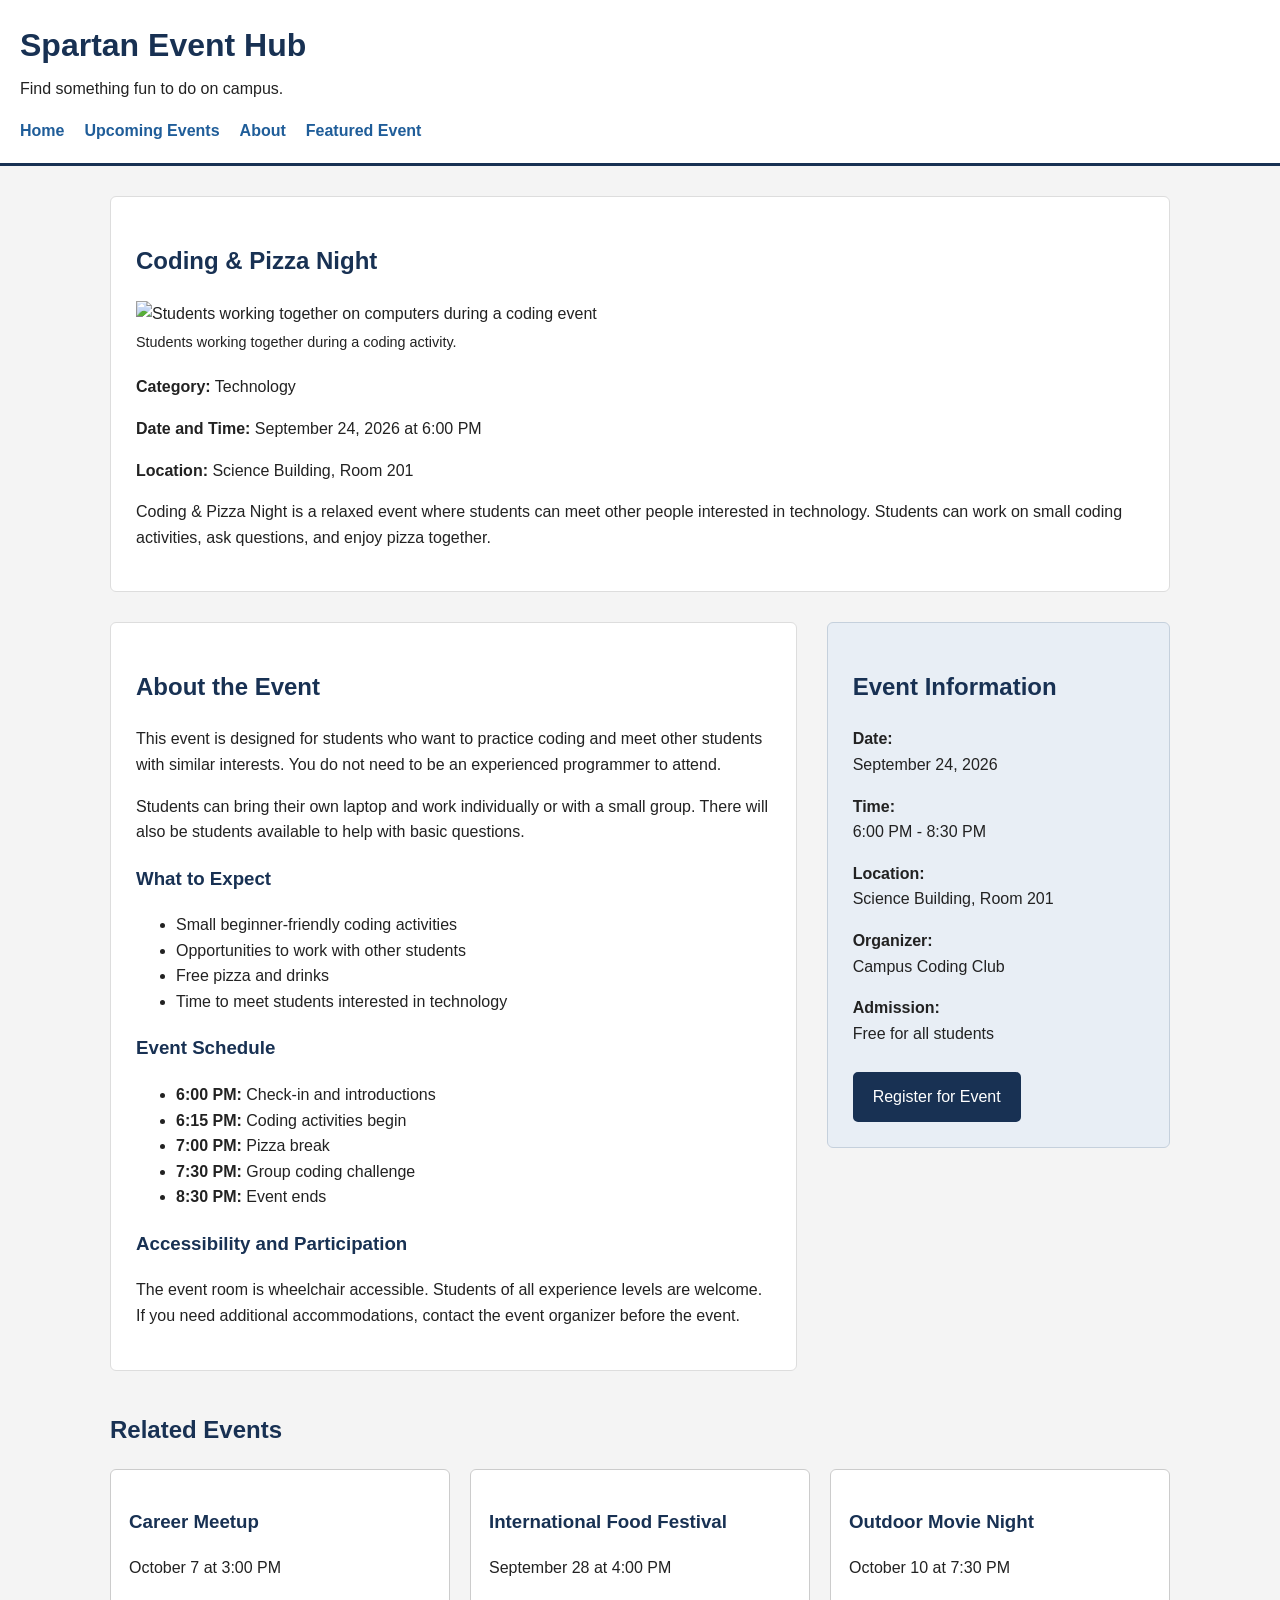
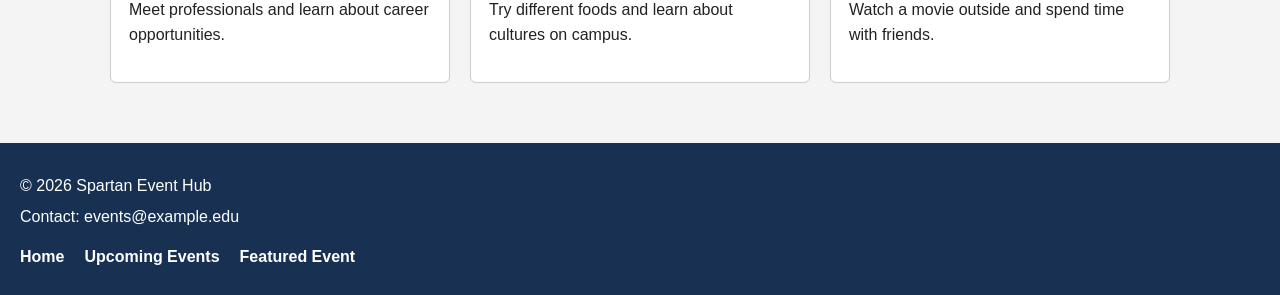
==== event.html @ a4dfd9e8 "Added layout and CSS styles" ====
<!DOCTYPE html>
<html lang="en">
<head>
  <meta charset="UTF-8">
  <meta name="viewport" content="width=device-width, initial-scale=1.0">
  <title>Coding &amp; Pizza Night | Spartan Event Hub</title>
  <link rel="stylesheet" href="styles.css">
</head>

<body>

  <header>
    <h1>Spartan Event Hub</h1>
    <p>Find something fun to do on campus.</p>

    <nav>
      <ul>
        <li><a href="index.html">Home</a></li>
        <li><a href="index.html#upcoming-events">Upcoming Events</a></li>
        <li><a href="index.html#about">About</a></li>
        <li><a href="event.html">Featured Event</a></li>
      </ul>
    </nav>
  </header>

  <main>

    <!-- Basic information about the featured event -->
    <section id="event-intro">
      <h2>Coding &amp; Pizza Night</h2>

      <figure>
        <img src="images/coding-night.jpg"
             alt="Students working together on computers during a coding event">
        <figcaption>Students working together during a coding activity.</figcaption>
      </figure>

      <p><strong>Category:</strong> Technology</p>
      <p>
        <strong>Date and Time:</strong>
        <time datetime="2026-09-24T18:00">September 24, 2026 at 6:00 PM</time>
      </p>
      <p><strong>Location:</strong> Science Building, Room 201</p>

      <p>
        Coding &amp; Pizza Night is a relaxed event where students can meet
        other people interested in technology. Students can work on small
        coding activities, ask questions, and enjoy pizza together.
      </p>
    </section>

    <!-- Main event information and sidebar -->
    <div id="event-layout">

      <section id="event-content">
        <h2>About the Event</h2>

        <p>
          This event is designed for students who want to practice coding
          and meet other students with similar interests. You do not need
          to be an experienced programmer to attend.
        </p>

        <p>
          Students can bring their own laptop and work individually or with
          a small group. There will also be students available to help with
          basic questions.
        </p>

        <h3>What to Expect</h3>
        <ul>
          <li>Small beginner-friendly coding activities</li>
          <li>Opportunities to work with other students</li>
          <li>Free pizza and drinks</li>
          <li>Time to meet students interested in technology</li>
        </ul>

        <h3>Event Schedule</h3>
        <ul>
          <li><strong>6:00 PM:</strong> Check-in and introductions</li>
          <li><strong>6:15 PM:</strong> Coding activities begin</li>
          <li><strong>7:00 PM:</strong> Pizza break</li>
          <li><strong>7:30 PM:</strong> Group coding challenge</li>
          <li><strong>8:30 PM:</strong> Event ends</li>
        </ul>

        <h3>Accessibility and Participation</h3>
        <p>
          The event room is wheelchair accessible. Students of all
          experience levels are welcome. If you need additional
          accommodations, contact the event organizer before the event.
        </p>
      </section>

      <aside>
        <h2>Event Information</h2>

        <p>
          <strong>Date:</strong><br>
          September 24, 2026
        </p>

        <p>
          <strong>Time:</strong><br>
          6:00 PM - 8:30 PM
        </p>

        <p>
          <strong>Location:</strong><br>
          Science Building, Room 201
        </p>

        <p>
          <strong>Organizer:</strong><br>
          Campus Coding Club
        </p>

        <p>
          <strong>Admission:</strong><br>
          Free for all students
        </p>

        <a href="mailto:events@example.edu" class="button">Register for Event</a>
      </aside>

    </div>

    <!-- Other events students may be interested in -->
    <section id="related-events">
      <h2>Related Events</h2>

      <div class="related-event-list">

        <article class="related-card">
          <h3>Career Meetup</h3>
          <p>October 7 at 3:00 PM</p>
          <p>Meet professionals and learn about career opportunities.</p>
        </article>

        <article class="related-card">
          <h3>International Food Festival</h3>
          <p>September 28 at 4:00 PM</p>
          <p>Try different foods and learn about cultures on campus.</p>
        </article>

        <article class="related-card">
          <h3>Outdoor Movie Night</h3>
          <p>October 10 at 7:30 PM</p>
          <p>Watch a movie outside and spend time with friends.</p>
        </article>

      </div>
    </section>

  </main>

  <footer>
    <p>&copy; 2026 Spartan Event Hub</p>
    <p>Contact: events@example.edu</p>

    <nav>
      <ul>
        <li><a href="index.html">Home</a></li>
        <li><a href="index.html#upcoming-events">Upcoming Events</a></li>
        <li><a href="event.html">Featured Event</a></li>
      </ul>
    </nav>
  </footer>

</body>
</html>
---- styles.css ----
* {
  box-sizing: border-box;
}

body {
  margin: 0;
  font-family: Arial, Helvetica, sans-serif;
  background-color: #f4f4f4;
  color: #222222;
  line-height: 1.6;
}

main {
  max-width: 1100px;
  margin: 0 auto;
  padding: 30px 20px;
}

h1,
h2,
h3 {
  color: #183153;
}

img {
  max-width: 100%;
  height: auto;
  display: block;
}

a {
  color: #1f5d99;
}

a:hover {
  color: #123b63;
}


/* Header and navigation */

header {
  background-color: #ffffff;
  padding: 20px;
  border-bottom: 3px solid #183153;
}

header h1 {
  margin: 0;
}

header > p {
  margin-top: 5px;
}

nav ul {
  display: flex;
  justify-content: flex-start;
  align-items: center;
  flex-wrap: wrap;
  gap: 20px;
  list-style: none;
  padding: 0;
  margin: 15px 0 0;
}

nav a {
  text-decoration: none;
  font-weight: bold;
}


/* Reusable button */

.button {
  display: inline-block;
  background-color: #183153;
  color: #ffffff;
  text-decoration: none;
  padding: 10px 18px;
  border: 2px solid #183153;
  border-radius: 5px;
  margin-top: 10px;
}

.button:hover {
  background-color: #ffffff;
  color: #183153;
}


/* Home page hero */

#hero {
  display: flex;
  justify-content: space-between;
  align-items: center;
  gap: 30px;
  background-color: #e8eef5;
  padding: 30px;
  margin-bottom: 40px;
  border-radius: 8px;
}

#hero > div,
#hero figure {
  flex: 1;
}

#hero figure {
  margin: 0;
}

#hero img {
  border-radius: 6px;
}

figcaption {
  font-size: 0.9rem;
  margin-top: 5px;
}


/* Upcoming events */

#upcoming-events {
  margin-bottom: 40px;
}

.event-grid {
  display: grid;
  grid-template-columns: repeat(2, 1fr);
  gap: 20px;
  margin-top: 20px;
}

.event-card {
  background-color: #ffffff;
  border: 1px solid #cccccc;
  border-radius: 6px;
  padding: 18px;
}

.event-card:first-child {
  grid-column: 1 / -1;
}

.event-card img {
  width: 100%;
  height: 220px;
  object-fit: cover;
  margin-bottom: 15px;
}

.event-card h3 {
  margin-top: 0;
}


/* About section */

#about {
  background-color: #ffffff;
  padding: 25px;
  border: 1px solid #dddddd;
  border-radius: 6px;
  margin-bottom: 20px;
}


/* Event details page */

#event-intro {
  background-color: #ffffff;
  padding: 25px;
  border: 1px solid #dddddd;
  border-radius: 6px;
  margin-bottom: 30px;
}

#event-intro figure {
  margin: 20px 0;
}

#event-intro img {
  width: 100%;
  max-height: 500px;
  object-fit: cover;
}

#event-layout {
  display: grid;
  grid-template-columns: 2fr 1fr;
  gap: 30px;
  margin-bottom: 40px;
}

#event-content {
  background-color: #ffffff;
  padding: 25px;
  border: 1px solid #dddddd;
  border-radius: 6px;
}

aside {
  background-color: #e8eef5;
  padding: 25px;
  border: 1px solid #c5d0dc;
  border-radius: 6px;
  align-self: start;
}


/* Related events */

#related-events {
  margin-bottom: 30px;
}

.related-event-list {
  display: flex;
  justify-content: space-between;
  align-items: stretch;
  flex-wrap: wrap;
  gap: 20px;
}

.related-card {
  flex: 1 1 250px;
  background-color: #ffffff;
  padding: 18px;
  border: 1px solid #cccccc;
  border-radius: 6px;
}


/* Footer */

footer {
  background-color: #183153;
  color: #ffffff;
  padding: 25px 20px;
}

footer p {
  margin: 5px 0;
}

footer nav ul {
  margin-top: 15px;
}

footer a {
  color: #ffffff;
}

footer a:hover {
  color: #dddddd;
}


/* Tablet layout */

@media (max-width: 800px) {

  #hero {
    flex-direction: column;
    align-items: stretch;
  }

  .event-grid {
    grid-template-columns: 1fr 1fr;
  }

  #event-layout {
    grid-template-columns: 1fr;
  }

  .related-event-list {
    justify-content: flex-start;
  }
}


/* Phone layout */

@media (max-width: 550px) {

  main {
    padding: 20px 12px;
  }

  header {
    padding: 15px;
  }

  nav ul {
    flex-direction: column;
    align-items: flex-start;
    gap: 8px;
  }

  #hero {
    padding: 20px;
  }

  .event-grid {
    grid-template-columns: 1fr;
  }

  .event-card:first-child {
    grid-column: auto;
  }

  .event-card img {
    height: auto;
  }

  #event-content,
  #event-intro,
  aside,
  #about {
    padding: 18px;
  }

  .related-event-list {
    flex-direction: column;
  }
}
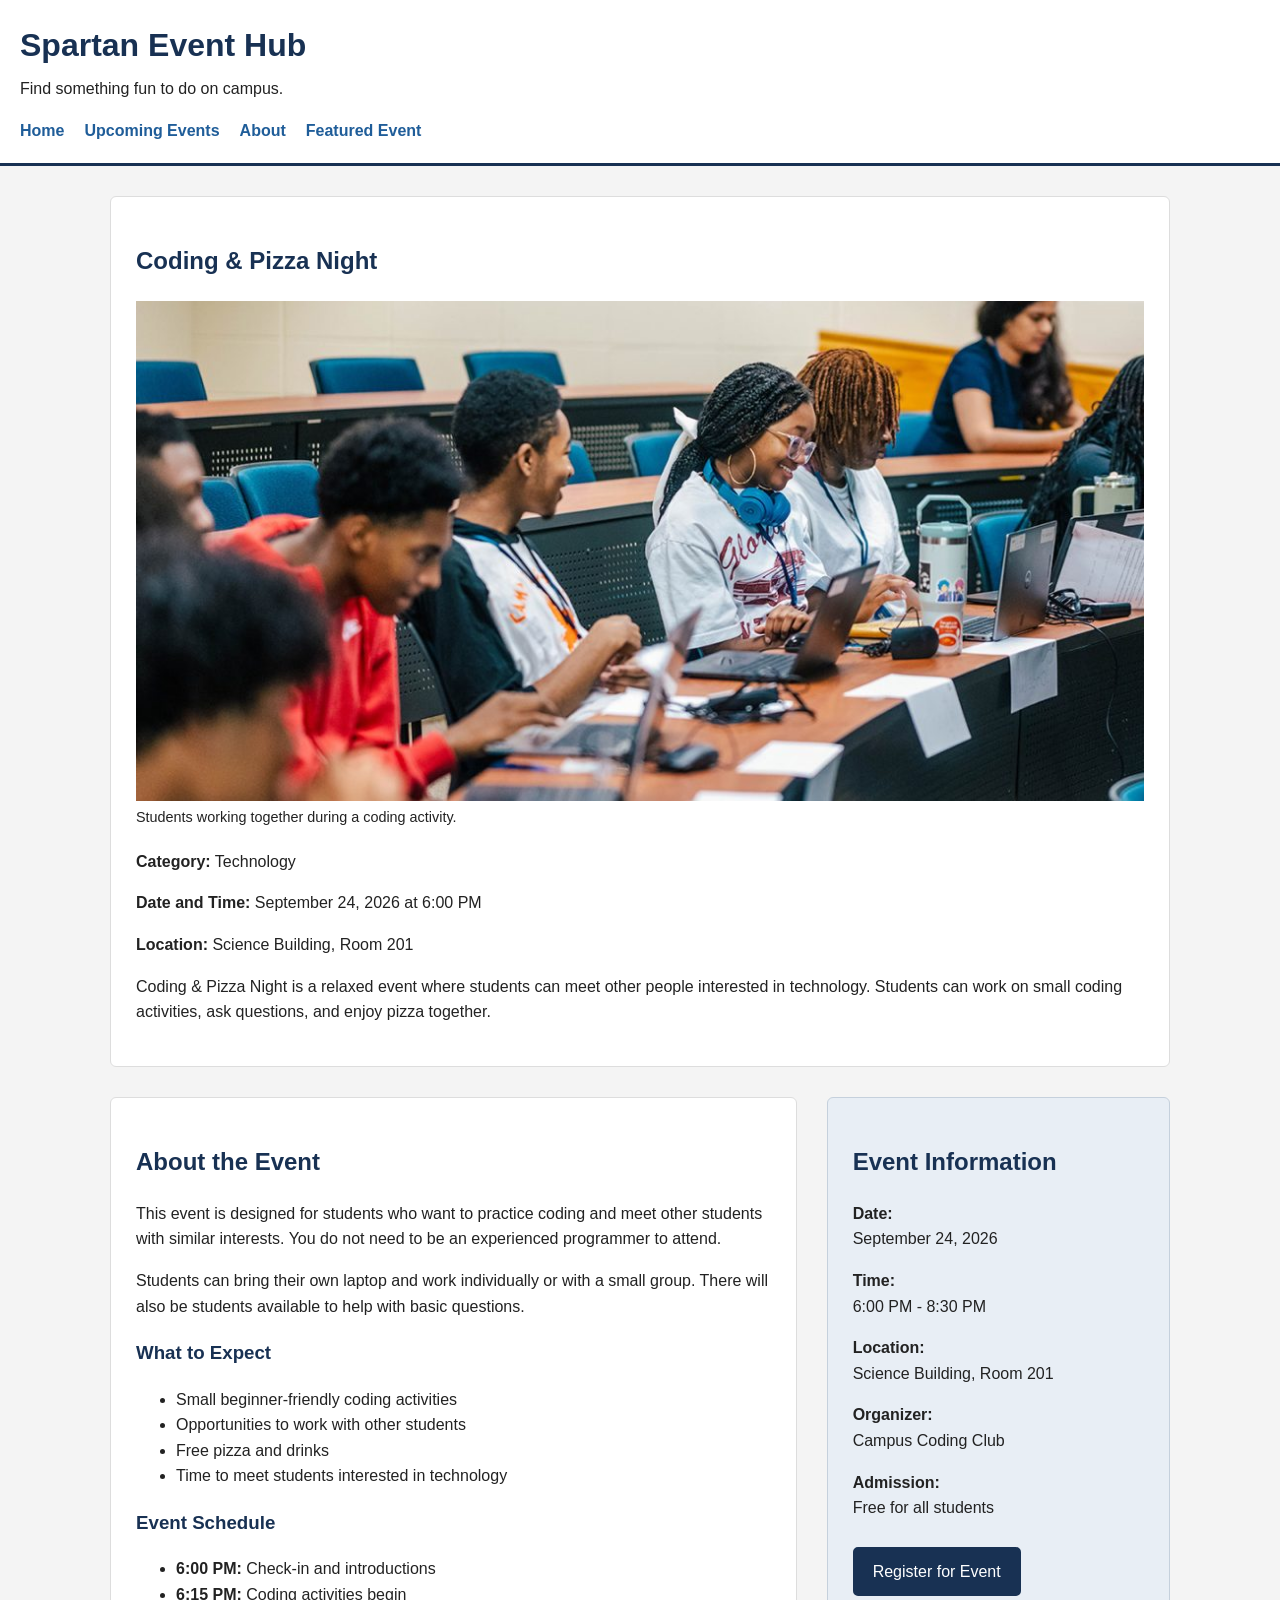
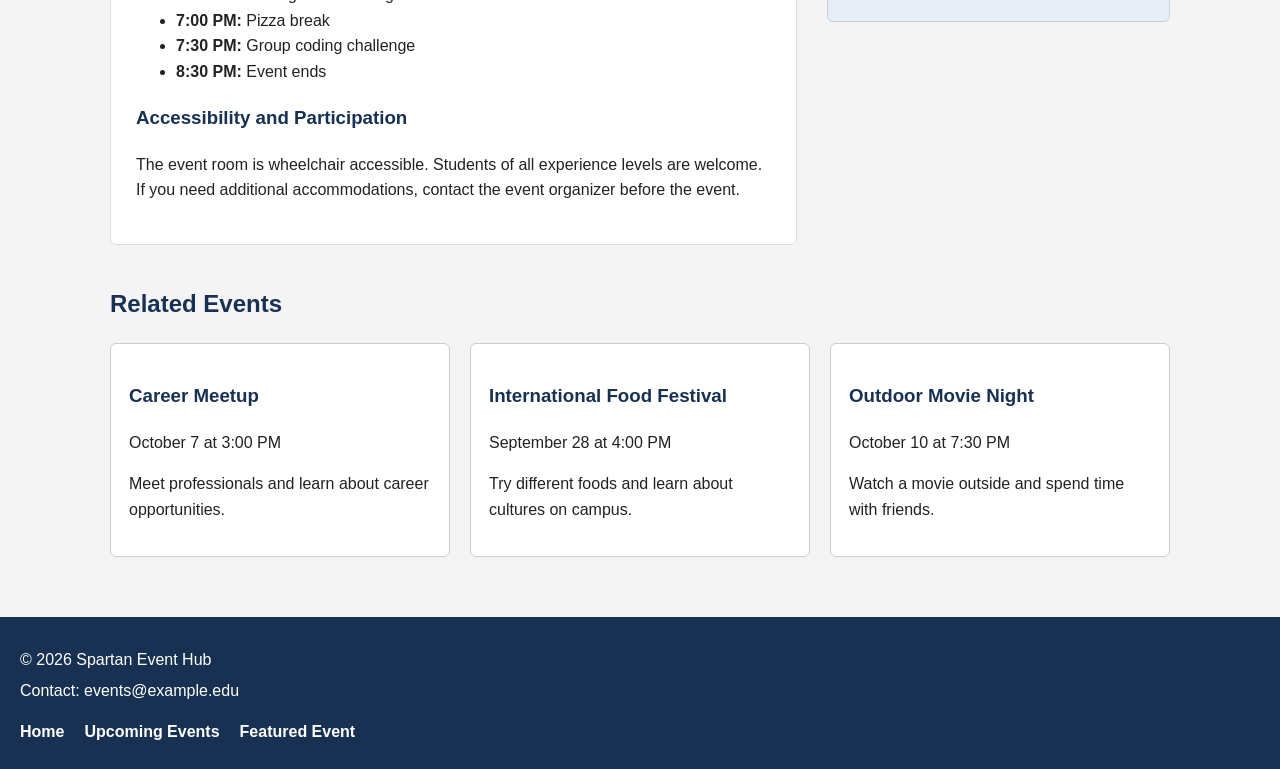
==== commit a41e09f2: "Fixed the asssignment" ====
--- a/event.html
+++ b/event.html
@@ -1,4 +1,12 @@
 <!DOCTYPE html>
+<!--
+  Name: Abdullah Khan
+  Date: 09.18.2026
+  CSC 372-01
+
+  This page shows information about the featured Coding & Pizza Night
+  event, including the schedule, location, and event details.
+-->
 <html lang="en">
 <head>
   <meta charset="UTF-8">
--- a/styles.css
+++ b/styles.css
@@ -1,4 +1,11 @@
-
+/*
+  Name: Abdullah Khan
+  Date: 09.17.2026
+  CSC 372-01
+
+  This stylesheet is used for the Campus Event Guide.
+  It styles the layout, event cards, navigation, and responsive pages.
+*/
 * {
   box-sizing: border-box;
 }
